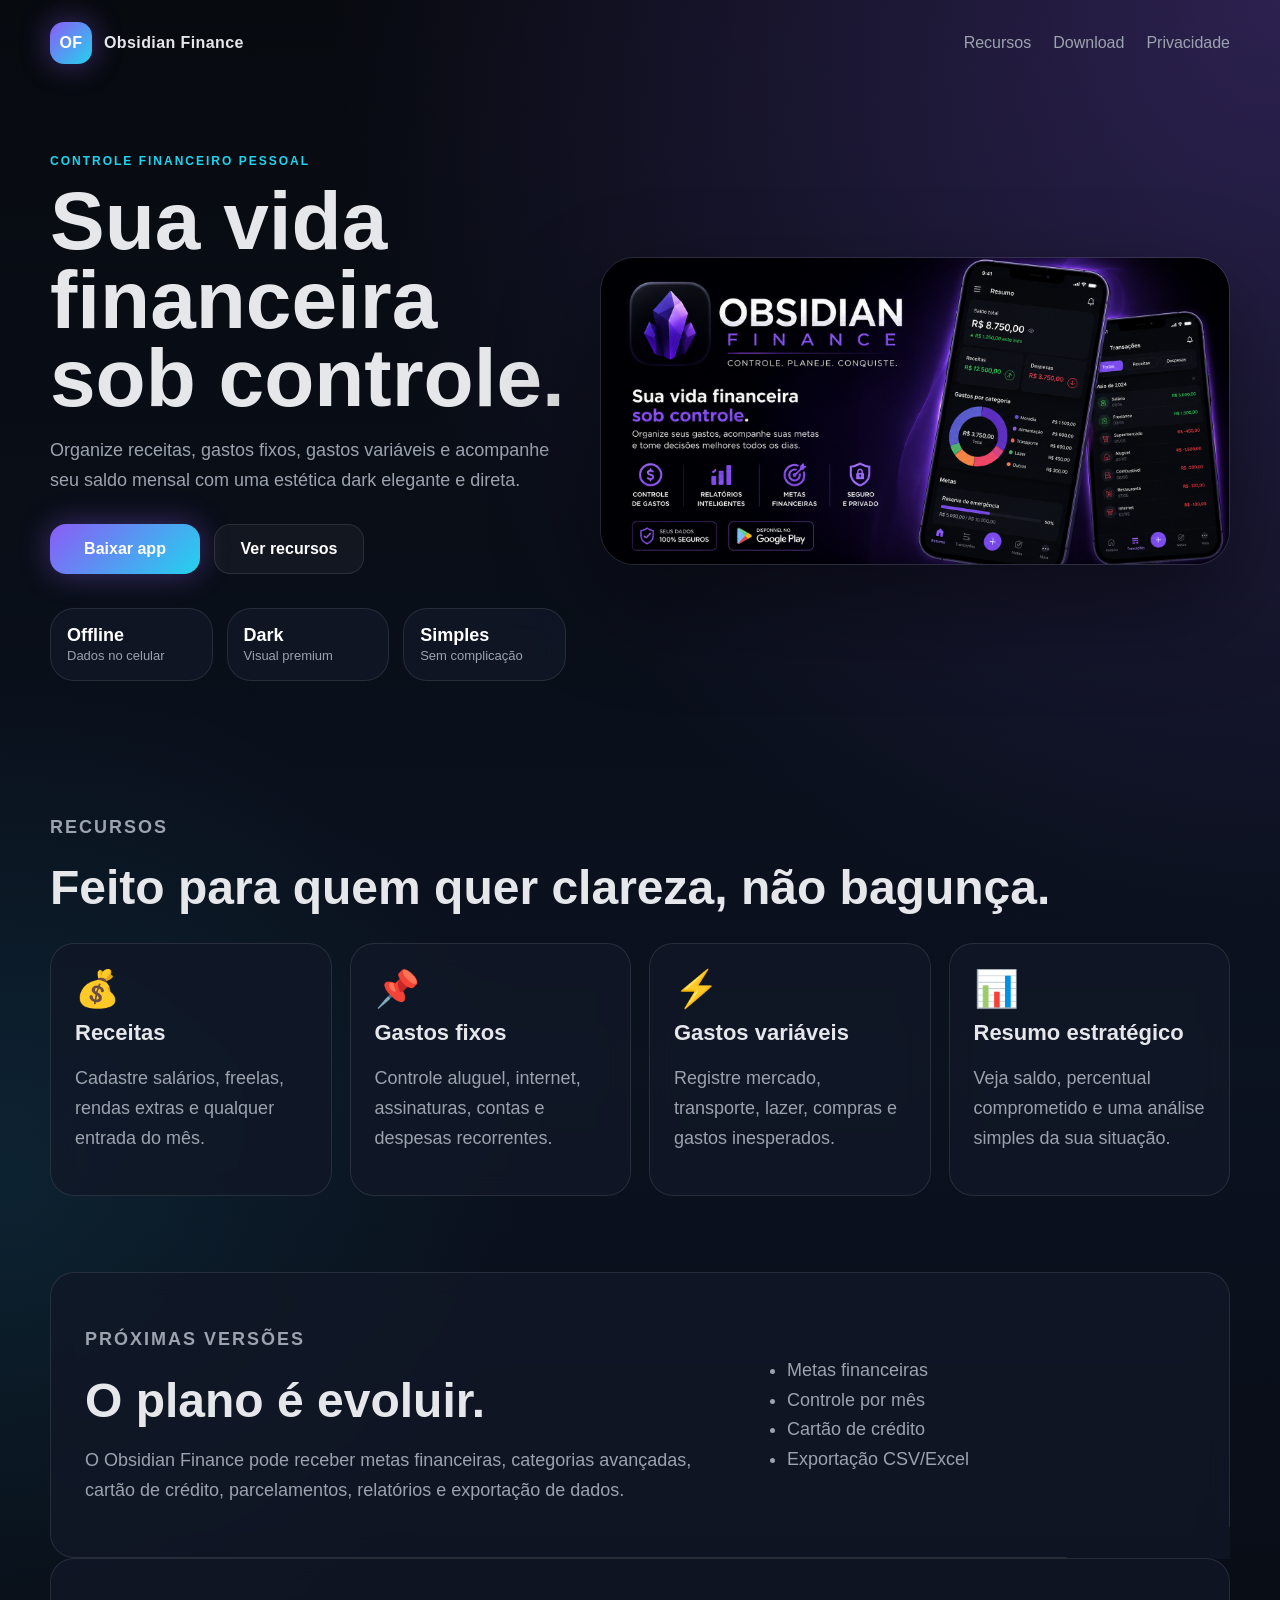
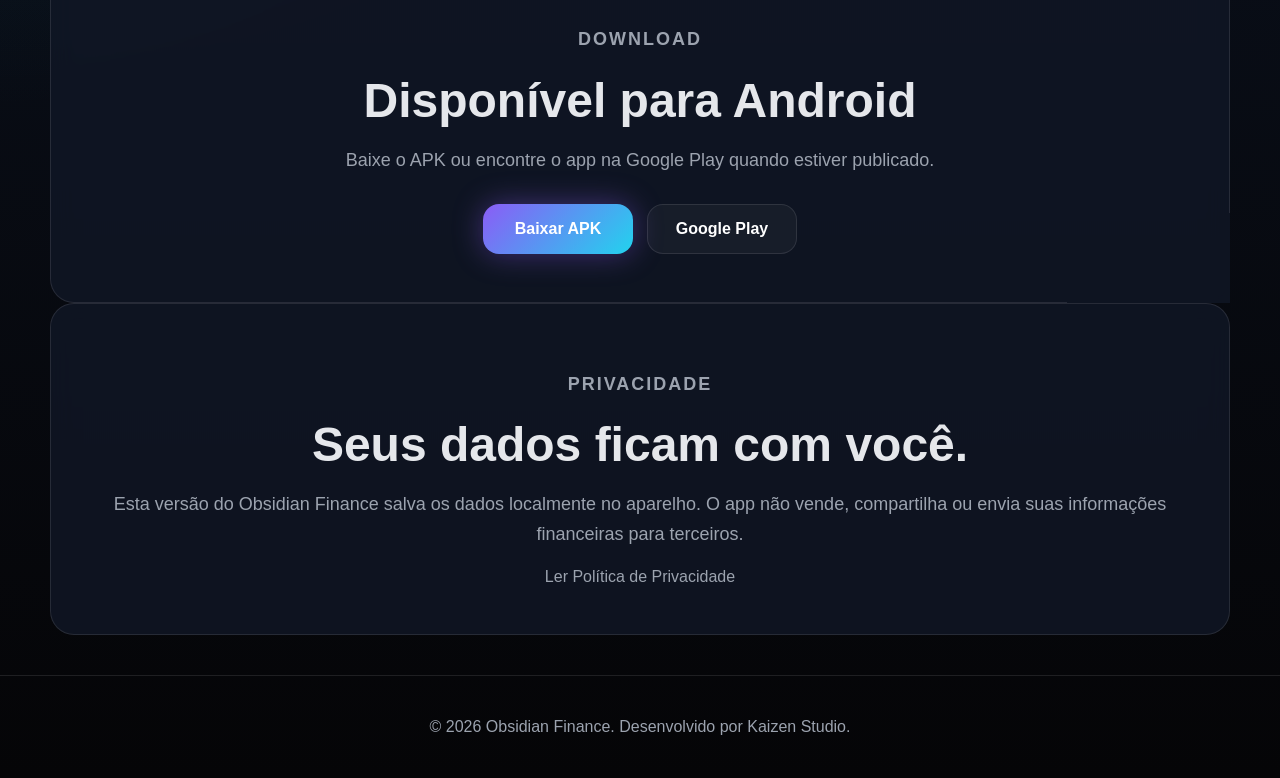
==== index.html @ abec5b79 "Add files via upload" ====
<!DOCTYPE html>
<html lang="pt-BR">
<head>
  <meta charset="UTF-8" />
  <meta name="viewport" content="width=device-width, initial-scale=1.0" />
  <title>Obsidian Finance | Controle Financeiro Dark</title>
  <meta name="description" content="Controle suas finanças, gastos, receitas e metas com o Obsidian Finance. Um app dark, simples e estratégico." />
  <link rel="stylesheet" href="style.css" />
</head>
<body>
  <header class="navbar">
    <div class="brand">
      <div class="logo">OF</div>
      <span>Obsidian Finance</span>
    </div>
    <nav>
      <a href="#recursos">Recursos</a>
      <a href="#download">Download</a>
      <a href="#privacidade">Privacidade</a>
    </nav>
  </header>

  <main>
    <section class="hero">
      <div class="hero-text">
        <p class="tag">Controle financeiro pessoal</p>
        <h1>Sua vida financeira sob controle.</h1>
        <p class="subtitle">
          Organize receitas, gastos fixos, gastos variáveis e acompanhe seu saldo mensal
          com uma estética dark elegante e direta.
        </p>

        <div class="buttons">
          <a class="btn primary" href="#download">Baixar app</a>
          <a class="btn secondary" href="#recursos">Ver recursos</a>
        </div>

        <div class="stats">
          <div><strong>Offline</strong><span>Dados no celular</span></div>
          <div><strong>Dark</strong><span>Visual premium</span></div>
          <div><strong>Simples</strong><span>Sem complicação</span></div>
        </div>
      </div>

      <div class="hero-card">
        <img src="assets/banner.png" alt="Banner Obsidian Finance" />
      </div>
    </section>

    <section id="recursos" class="section">
      <p class="tag">Recursos</p>
      <h2>Feito para quem quer clareza, não bagunça.</h2>

      <div class="grid">
        <article class="card">
          <span class="icon">💰</span>
          <h3>Receitas</h3>
          <p>Cadastre salários, freelas, rendas extras e qualquer entrada do mês.</p>
        </article>

        <article class="card">
          <span class="icon">📌</span>
          <h3>Gastos fixos</h3>
          <p>Controle aluguel, internet, assinaturas, contas e despesas recorrentes.</p>
        </article>

        <article class="card">
          <span class="icon">⚡</span>
          <h3>Gastos variáveis</h3>
          <p>Registre mercado, transporte, lazer, compras e gastos inesperados.</p>
        </article>

        <article class="card">
          <span class="icon">📊</span>
          <h3>Resumo estratégico</h3>
          <p>Veja saldo, percentual comprometido e uma análise simples da sua situação.</p>
        </article>
      </div>
    </section>

    <section class="section dark-box">
      <div>
        <p class="tag">Próximas versões</p>
        <h2>O plano é evoluir.</h2>
        <p>
          O Obsidian Finance pode receber metas financeiras, categorias avançadas,
          cartão de crédito, parcelamentos, relatórios e exportação de dados.
        </p>
      </div>
      <ul>
        <li>Metas financeiras</li>
        <li>Controle por mês</li>
        <li>Cartão de crédito</li>
        <li>Exportação CSV/Excel</li>
      </ul>
    </section>

    <section id="download" class="section download">
      <p class="tag">Download</p>
      <h2>Disponível para Android</h2>
      <p>Baixe o APK ou encontre o app na Google Play quando estiver publicado.</p>

      <div class="buttons center">
        <a class="btn primary" href="#" onclick="alert('Coloque aqui o link do APK ou da Play Store.'); return false;">Baixar APK</a>
        <a class="btn secondary" href="#" onclick="alert('Quando publicar na Play Store, cole o link aqui.'); return false;">Google Play</a>
      </div>
    </section>

    <section id="privacidade" class="section privacy">
      <p class="tag">Privacidade</p>
      <h2>Seus dados ficam com você.</h2>
      <p>
        Esta versão do Obsidian Finance salva os dados localmente no aparelho.
        O app não vende, compartilha ou envia suas informações financeiras para terceiros.
      </p>
      <a href="privacy.html">Ler Política de Privacidade</a>
    </section>
  </main>

  <footer>
    <p>© 2026 Obsidian Finance. Desenvolvido por Kaizen Studio.</p>
  </footer>
</body>
</html>
---- style.css ----
:root {
  --bg: #070a0f;
  --bg2: #0b1220;
  --card: rgba(17, 24, 39, 0.78);
  --text: #e5e7eb;
  --muted: #9ca3af;
  --purple: #8b5cf6;
  --cyan: #22d3ee;
  --border: rgba(255,255,255,0.10);
}
* { box-sizing: border-box; }
html { scroll-behavior: smooth; }
body {
  margin: 0;
  font-family: Arial, Helvetica, sans-serif;
  color: var(--text);
  background:
    radial-gradient(circle at top right, rgba(139, 92, 246, 0.28), transparent 35%),
    radial-gradient(circle at left, rgba(34, 211, 238, 0.09), transparent 30%),
    linear-gradient(180deg, #070a0f, #0b1220 45%, #050507);
  min-height: 100vh;
}
.navbar {
  width: min(1180px, calc(100% - 36px));
  margin: 0 auto;
  padding: 22px 0;
  display: flex;
  justify-content: space-between;
  align-items: center;
}
.brand { display: flex; align-items: center; gap: 12px; font-weight: 800; letter-spacing: .4px; }
.logo {
  width: 42px; height: 42px; border-radius: 14px;
  background: linear-gradient(135deg, var(--purple), var(--cyan));
  display: grid; place-items: center; color: white; font-weight: 900;
  box-shadow: 0 0 30px rgba(139, 92, 246, .45);
}
nav { display: flex; gap: 22px; }
nav a, .privacy a { color: var(--muted); text-decoration: none; transition: .2s; }
nav a:hover, .privacy a:hover { color: white; }
main { width: min(1180px, calc(100% - 36px)); margin: 0 auto; }
.hero {
  display: grid; grid-template-columns: .9fr 1.1fr; gap: 34px;
  align-items: center; padding: 56px 0 38px;
}
.tag {
  color: var(--cyan); text-transform: uppercase; letter-spacing: 2px;
  font-size: 12px; font-weight: 800;
}
h1 { font-size: clamp(42px, 7vw, 82px); line-height: .96; margin: 14px 0; }
h2 { font-size: clamp(30px, 4vw, 48px); margin: 10px 0 18px; }
h3 { font-size: 22px; margin: 10px 0; }
.subtitle, .section p, li { color: var(--muted); font-size: 18px; line-height: 1.65; }
.buttons { display: flex; gap: 14px; margin-top: 28px; flex-wrap: wrap; }
.buttons.center { justify-content: center; }
.btn {
  padding: 15px 22px; border-radius: 16px; text-decoration: none;
  font-weight: 800; display: inline-flex; align-items: center;
  justify-content: center; min-width: 150px; transition: .25s;
}
.btn.primary {
  background: linear-gradient(135deg, var(--purple), var(--cyan));
  color: white; box-shadow: 0 0 30px rgba(139, 92, 246, .4);
}
.btn.secondary { border: 1px solid var(--border); color: white; background: rgba(255,255,255,.04); }
.btn:hover { transform: translateY(-3px); }
.stats { margin-top: 34px; display: grid; grid-template-columns: repeat(3, 1fr); gap: 14px; }
.stats div, .card, .dark-box, .download, .privacy {
  background: var(--card); border: 1px solid var(--border);
  backdrop-filter: blur(12px); border-radius: 24px;
}
.stats div { padding: 16px; }
.stats strong { display: block; color: white; font-size: 18px; }
.stats span { color: var(--muted); font-size: 13px; }
.hero-card {
  border-radius: 34px; overflow: hidden; border: 1px solid var(--border);
  box-shadow: 0 40px 100px rgba(0,0,0,.45);
}
.hero-card img { width: 100%; height: 100%; object-fit: cover; display: block; }
.section { padding: 76px 0; }
.grid { display: grid; grid-template-columns: repeat(4, 1fr); gap: 18px; margin-top: 28px; }
.card { padding: 24px; }
.icon { font-size: 36px; }
.dark-box {
  padding: 34px; display: grid; grid-template-columns: 1fr .7fr;
  gap: 22px; align-items: center;
}
.download, .privacy { text-align: center; padding: 48px 28px; }
.page { max-width: 850px; }
footer {
  border-top: 1px solid var(--border); margin-top: 40px;
  padding: 26px; text-align: center; color: var(--muted);
}
@media (max-width: 900px) {
  .hero, .dark-box { grid-template-columns: 1fr; }
  .grid { grid-template-columns: repeat(2, 1fr); }
  nav { display: none; }
}
@media (max-width: 560px) {
  .grid, .stats { grid-template-columns: 1fr; }
  .hero { padding-top: 26px; }
  .btn { width: 100%; }
}
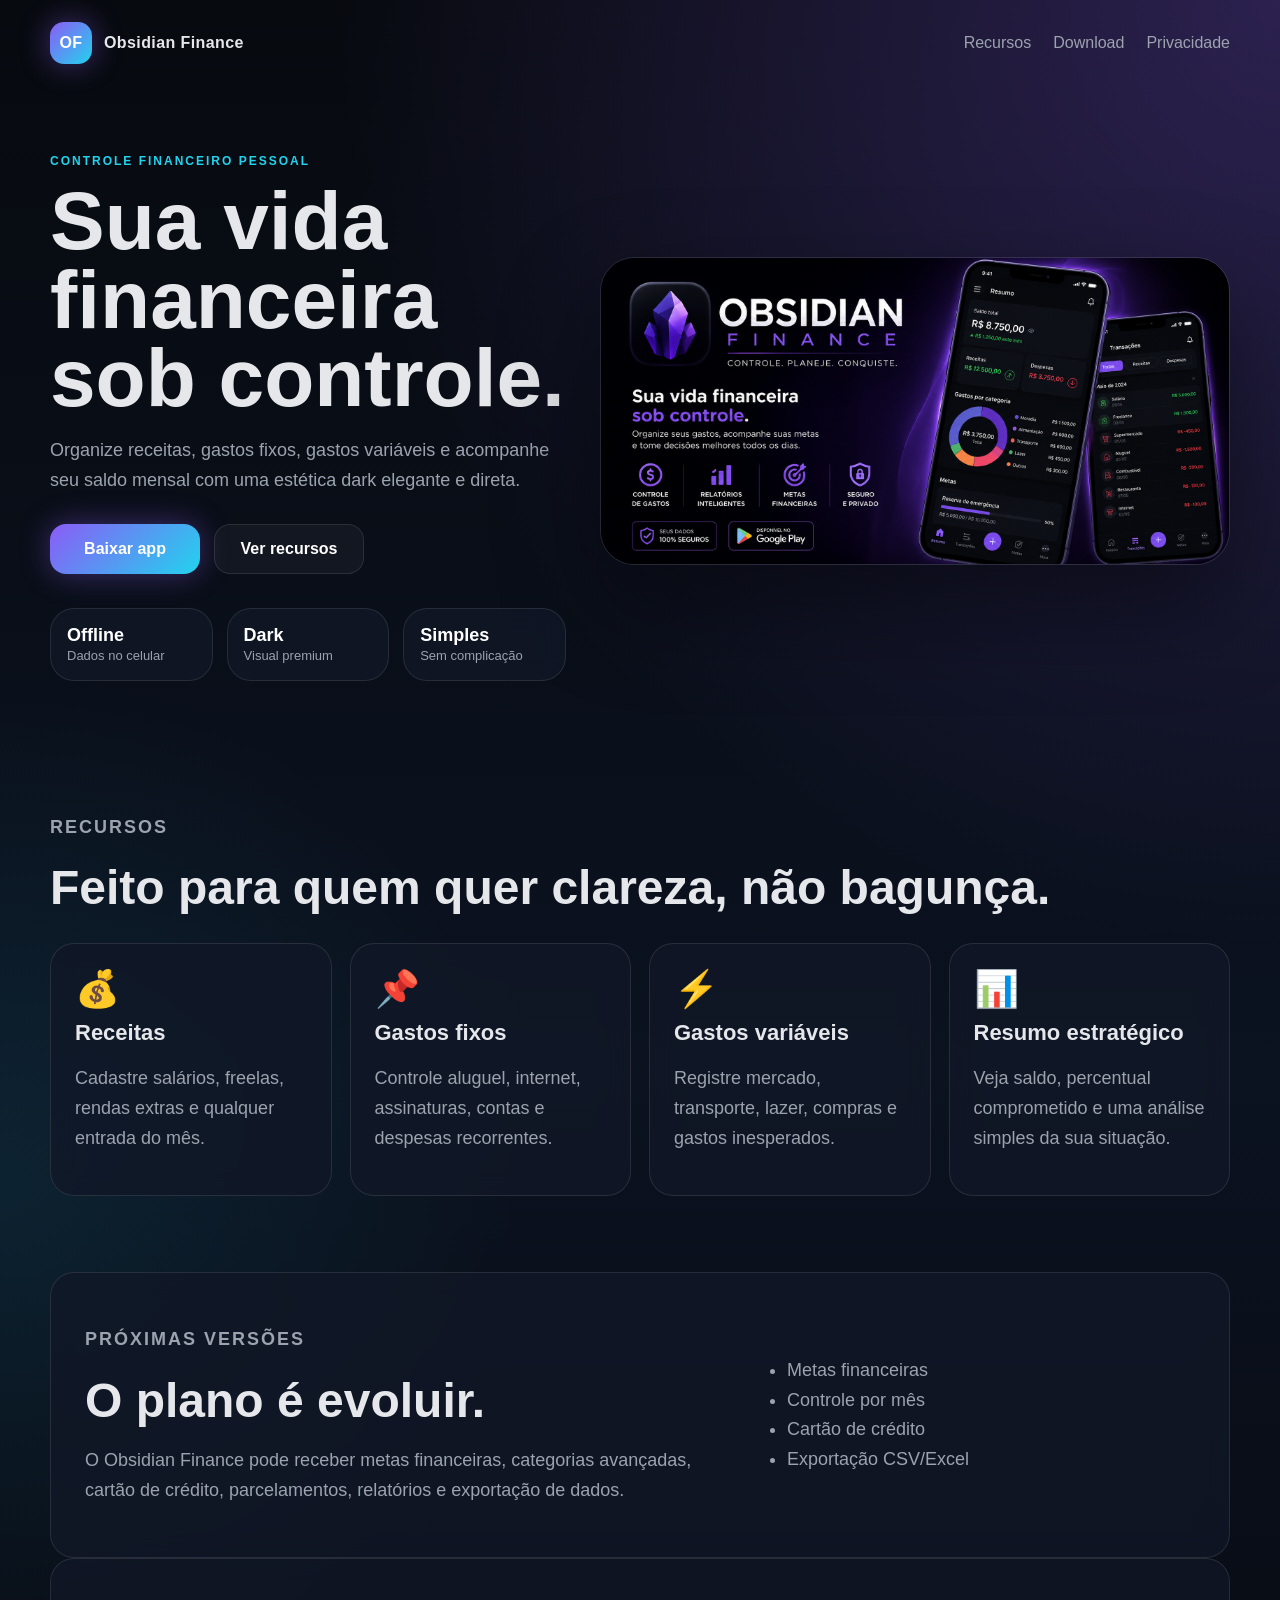
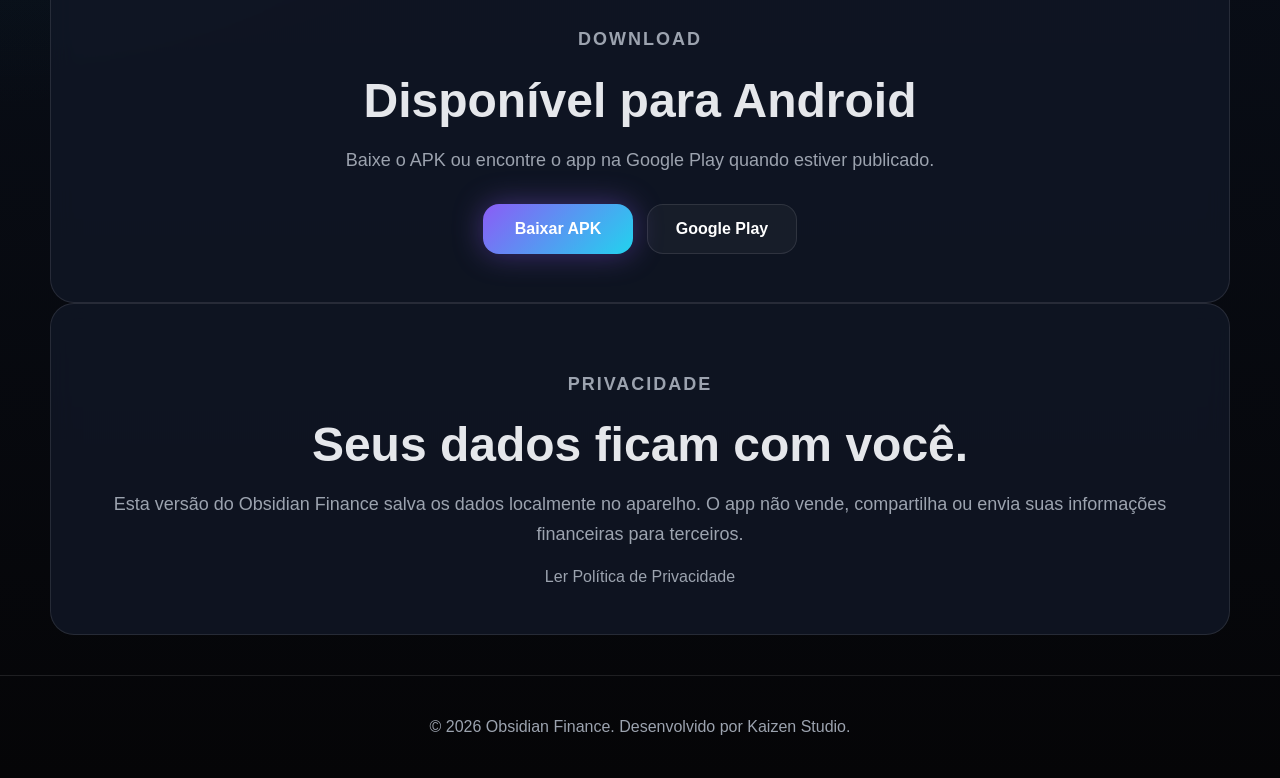
==== commit 4f53f06d: "Update index.html" ====
--- a/index.html
+++ b/index.html
@@ -3,7 +3,7 @@
 <head>
   <meta charset="UTF-8" />
   <meta name="viewport" content="width=device-width, initial-scale=1.0" />
-  <title>Obsidian Finance | Controle Financeiro Dark</title>
+  <title>Obsidian Finance | Controle Financeiro </title>
   <meta name="description" content="Controle suas finanças, gastos, receitas e metas com o Obsidian Finance. Um app dark, simples e estratégico." />
   <link rel="stylesheet" href="style.css" />
 </head>
@@ -101,8 +101,8 @@
       <p>Baixe o APK ou encontre o app na Google Play quando estiver publicado.</p>
 
       <div class="buttons center">
-        <a class="btn primary" href="#" onclick="alert('Coloque aqui o link do APK ou da Play Store.'); return false;">Baixar APK</a>
-        <a class="btn secondary" href="#" onclick="alert('Quando publicar na Play Store, cole o link aqui.'); return false;">Google Play</a>
+        <a class="btn primary" href="https://github.com/Akirasama666/obsidian-finance/releases/download/v1.0/app-release.apk">Baixar APK</a>
+       <a class="btn secondary" href="https://play.google.com/store/apps/details?id=com.kaizen.obsidianfinance">Google Play</a>
       </div>
     </section>
 
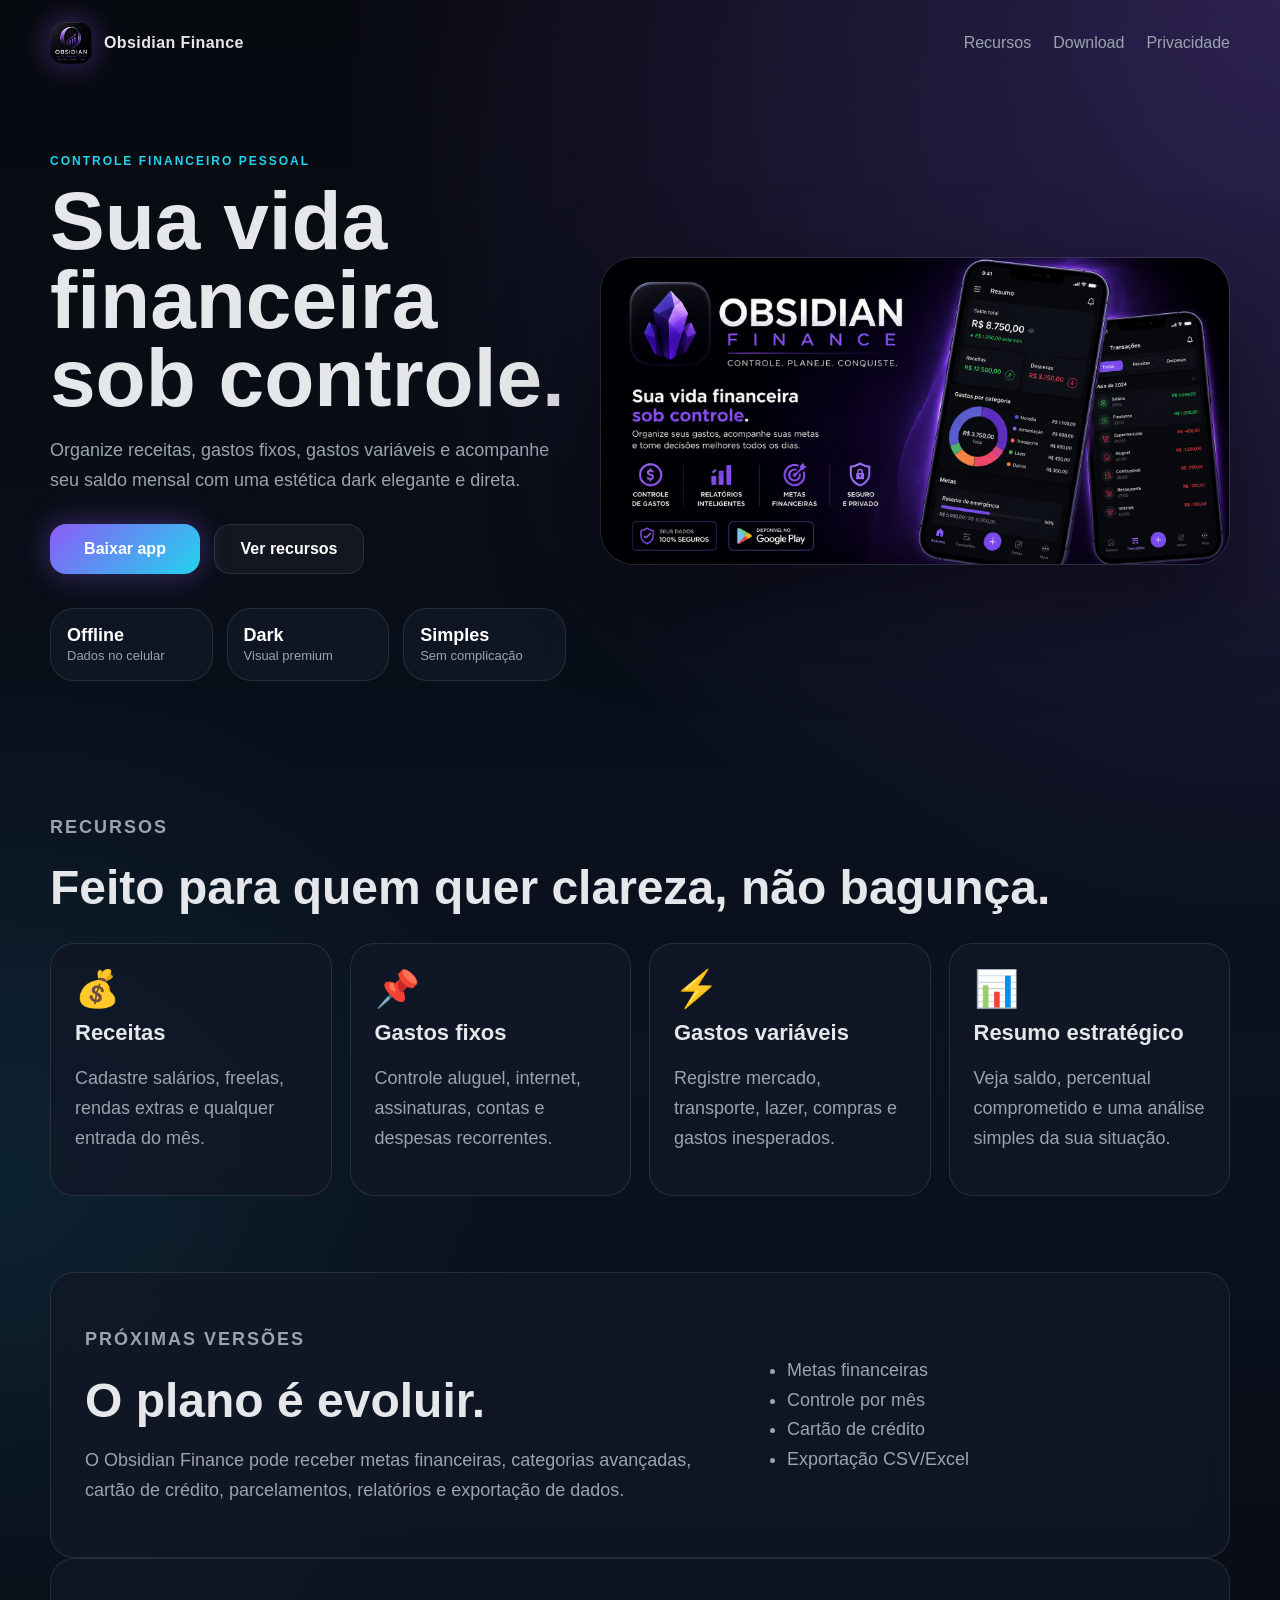
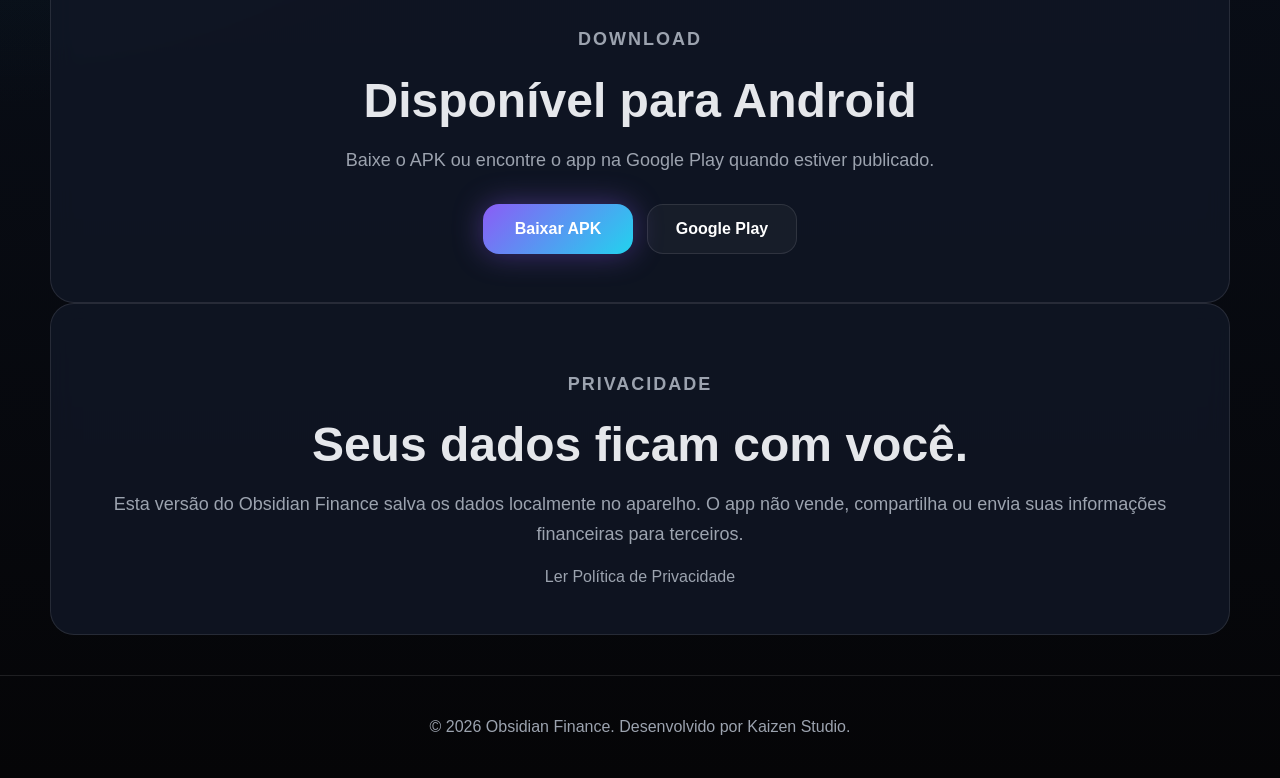
==== commit e46f7b9f: "Update index.html" ====
--- a/index.html
+++ b/index.html
@@ -10,7 +10,7 @@
 <body>
   <header class="navbar">
     <div class="brand">
-      <div class="logo">OF</div>
+      <img src="assets/logo.png" alt="Obsidian Finance" class="logo">
       <span>Obsidian Finance</span>
     </div>
     <nav>
